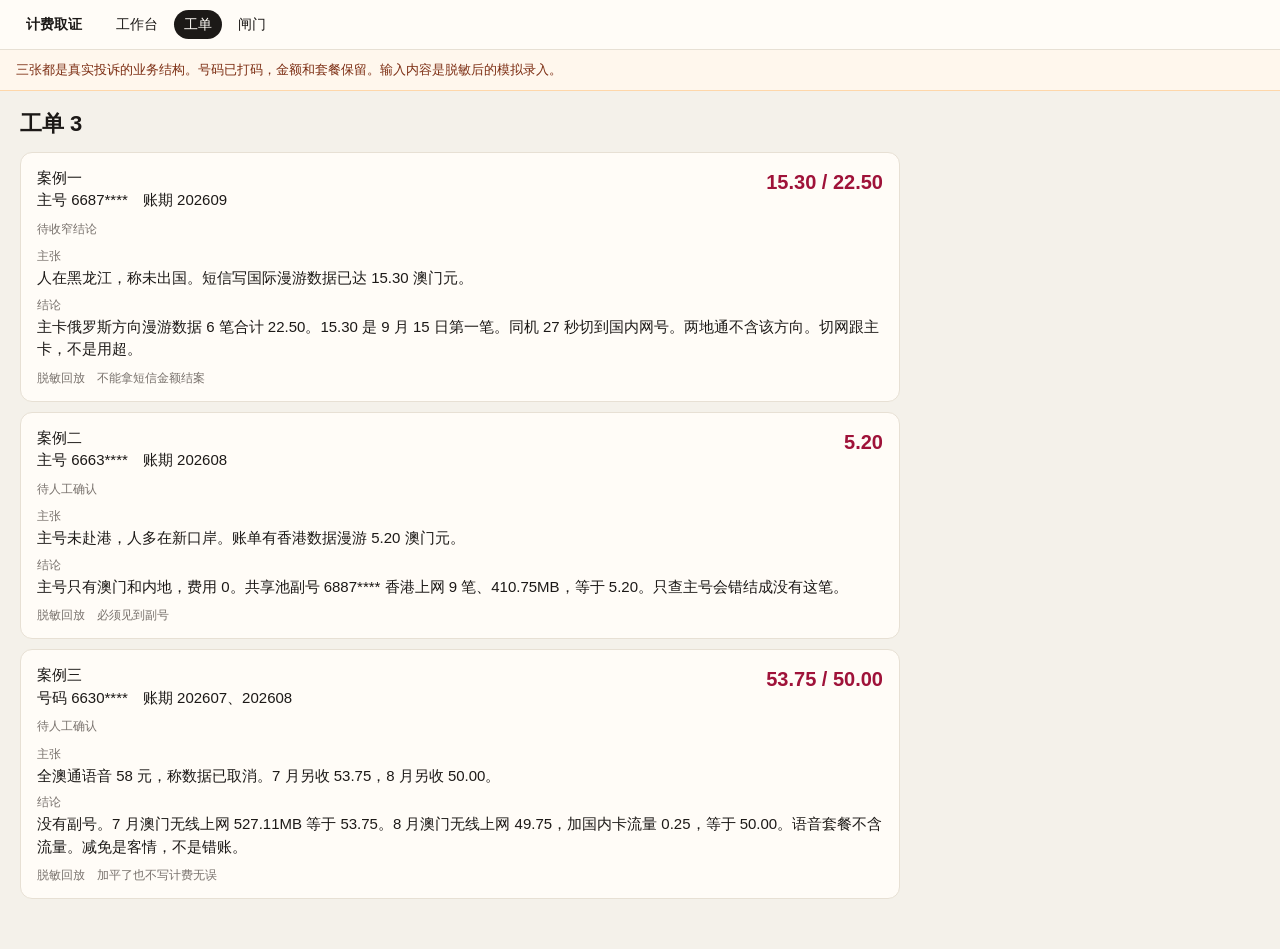
==== pages/history.html @ 9999b857 "Publish the desensitized demo and the code without the knowledge base. The tree keeps the agent and " ====
<!DOCTYPE html>
<html lang="zh-CN">
<head>
  <meta charset="utf-8"/>
  <meta name="viewport" content="width=device-width, initial-scale=1"/>
  <title>工单 · 计费取证（脱敏回放）</title>
  <link rel="stylesheet" href="styles.css"/>
  <link rel="stylesheet" href="demo.css"/>
</head>
<body>
  <div id="app" class="page">
    <nav class="topnav">
      <a class="brand" href="index.html">计费取证</a>
      <a href="index.html">工作台</a>
      <a class="on" href="history.html">工单</a>
      <a href="gates.html">闸门</a>
    </nav>
    <div class="demo-banner">
      <p>三张都是真实投诉的业务结构。号码已打码，金额和套餐保留。输入内容是脱敏后的模拟录入。</p>
    </div>
    <main class="page-body">
      <h1>工单 3</h1>
      <article class="case">
        <div class="case-top">
          <div>
            <div class="tid">案例一</div>
            <div class="meta">主号 6687****　账期 202609</div>
          </div>
          <div class="amt">15.30 / 22.50</div>
        </div>
        <span class="st">待收窄结论</span>
        <dl>
          <dt>主张</dt>
          <dd>人在黑龙江，称未出国。短信写国际漫游数据已达 15.30 澳门元。</dd>
          <dt>结论</dt>
          <dd class="finding">主卡俄罗斯方向漫游数据 6 笔合计 22.50。15.30 是 9 月 15 日第一笔。同机 27 秒切到国内网号。两地通不含该方向。切网跟主卡，不是用超。</dd>
        </dl>
        <div class="foot">脱敏回放　不能拿短信金额结案</div>
      </article>
      <article class="case">
        <div class="case-top">
          <div>
            <div class="tid">案例二</div>
            <div class="meta">主号 6663****　账期 202608</div>
          </div>
          <div class="amt">5.20</div>
        </div>
        <span class="st">待人工确认</span>
        <dl>
          <dt>主张</dt>
          <dd>主号未赴港，人多在新口岸。账单有香港数据漫游 5.20 澳门元。</dd>
          <dt>结论</dt>
          <dd class="finding">主号只有澳门和内地，费用 0。共享池副号 6887**** 香港上网 9 笔、410.75MB，等于 5.20。只查主号会错结成没有这笔。</dd>
        </dl>
        <div class="foot">脱敏回放　必须见到副号</div>
      </article>
      <article class="case">
        <div class="case-top">
          <div>
            <div class="tid">案例三</div>
            <div class="meta">号码 6630****　账期 202607、202608</div>
          </div>
          <div class="amt">53.75 / 50.00</div>
        </div>
        <span class="st">待人工确认</span>
        <dl>
          <dt>主张</dt>
          <dd>全澳通语音 58 元，称数据已取消。7 月另收 53.75，8 月另收 50.00。</dd>
          <dt>结论</dt>
          <dd class="finding">没有副号。7 月澳门无线上网 527.11MB 等于 53.75。8 月澳门无线上网 49.75，加国内卡流量 0.25，等于 50.00。语音套餐不含流量。减免是客情，不是错账。</dd>
        </dl>
        <div class="foot">脱敏回放　加平了也不写计费无误</div>
      </article>
    </main>
  </div>
</body>
</html>
---- pages/styles.css ----
:root {
  --bg: #f4f1ea;
  --paper: #fffcf7;
  --ink: #1c1917;
  --muted: #78716c;
  --line: #e7e0d4;
  --gold: #b45309;
  --amt: #9f1239;
  --chat: #efebe3;
  --run: #1c1917;
}
* { box-sizing: border-box; }
html, body { height: 100%; }
body {
  margin: 0;
  background: var(--bg);
  color: var(--ink);
  font: 15px/1.5 "Segoe UI", "PingFang SC", "Noto Sans SC", sans-serif;
}
.topnav {
  display: flex;
  align-items: center;
  gap: 6px;
  padding: 10px 16px;
  border-bottom: 1px solid var(--line);
  background: var(--paper);
}
.topnav a {
  color: var(--ink);
  text-decoration: none;
  padding: 4px 10px;
  border-radius: 999px;
  font-size: 14px;
}
.topnav a.on { background: var(--run); color: var(--paper); }
.topnav .brand { font-weight: 700; margin-right: 8px; }
#app.work {
  display: grid;
  grid-template-columns: minmax(280px, 34%) 1fr;
  grid-template-rows: auto 1fr;
  height: 100vh;
}
#app.work .topnav { grid-column: 1 / -1; }
#app.page {
  display: flex;
  flex-direction: column;
  min-height: 100vh;
}
.page-body {
  flex: 1;
  overflow: auto;
  padding: 16px 20px 40px;
  max-width: 920px;
}
.page-body h1 { margin: 0 0 12px; font-size: 22px; }
.left {
  display: flex;
  flex-direction: column;
  min-height: 0;
  border-right: 1px solid var(--line);
  background: var(--chat);
}
.left-head {
  display: flex;
  justify-content: space-between;
  align-items: flex-start;
  gap: 8px;
  padding: 14px 16px 8px;
}
.left-head h1 { margin: 0 0 4px; font-size: 18px; }
.sub { margin: 0; color: var(--muted); font-size: 12px; }
button.ghost {
  border: 1px solid var(--line);
  background: transparent;
  color: var(--ink);
  padding: 4px 10px;
  border-radius: 999px;
  cursor: pointer;
  font: 12px inherit;
}
.thread {
  flex: 1;
  min-height: 0;
  overflow: auto;
  padding: 8px 16px 12px;
}
.msg { margin: 0 0 12px; }
.who { font-size: 11px; color: var(--muted); margin-bottom: 4px; letter-spacing: .04em; }
.bubble {
  background: var(--paper);
  border: 1px solid var(--line);
  border-radius: 10px;
  padding: 8px 10px;
  white-space: pre-wrap;
  word-break: break-word;
}
.msg.agent .bubble { background: var(--run); color: #f5f5f4; border-color: var(--run); }
.msg.sys .who { color: #b45309; }
.msg.sys .bubble {
  background: #fffbeb;
  border: 1px solid #fcd34d;
  font-size: 13px;
  color: #1c1917;
}
.msg.user .bubble { background: #fff; }
.bubble.md { white-space: normal; }
.msg.agent .bubble.md h1,
.msg.agent .bubble.md h2,
.msg.agent .bubble.md h3 { margin: 0.85em 0 0.4em; line-height: 1.35; color: #fbbf24; }
.bubble.md h1, .bubble.md h2, .bubble.md h3 { margin: 0.85em 0 0.4em; line-height: 1.35; }
.msg.agent .bubble.md h2 { font-size: 16px; border-bottom: 1px solid rgba(251,191,36,.35); padding-bottom: 4px; }
.msg.agent .bubble.md h3 { font-size: 13px; color: #fdba74; margin-top: 12px; }
.bubble.md h1 { font-size: 16px; }
.bubble.md h2 { font-size: 15px; }
.bubble.md h3 { font-size: 14px; }
.msg.agent .bubble.md strong { color: #fde68a; font-weight: 700; }
.msg.agent .bubble.md blockquote { color: #ffedd5; border-left-color: #fbbf24; }
.bubble.md h1:first-child, .bubble.md h2:first-child { margin-top: 0; }
.bubble.md p { margin: 0.45em 0; }
.bubble.md ul, .bubble.md ol { margin: 0.4em 0; padding-left: 1.35em; }
.bubble.md li { margin: 0.2em 0; }
.bubble.md blockquote {
  margin: 8px 0;
  padding: 6px 10px;
  border-left: 3px solid #fdba74;
  background: rgba(255,255,255,.06);
}
.bubble.md hr { border: 0; border-top: 1px solid rgba(255,255,255,.22); margin: 12px 0; }
.bubble.md code {
  font: 12px ui-monospace, Consolas, monospace;
  background: rgba(255,255,255,.12);
  padding: 0 4px;
  border-radius: 4px;
}
.bubble.md .md-table { overflow-x: auto; margin: 8px 0; }
.bubble.md table { border-collapse: collapse; width: 100%; font-size: 12px; }
.bubble.md th, .bubble.md td {
  border: 1px solid rgba(255,255,255,.22);
  padding: 6px 8px;
  text-align: left;
  vertical-align: top;
}
.bubble.md th { background: rgba(255,255,255,.08); }
.msg.sys .bubble.md blockquote { border-left-color: var(--line); background: transparent; }
.composer {
  flex: 0 0 auto;
  padding: 10px 16px 14px;
  border-top: 1px solid var(--line);
}
.composer textarea, .ingest-box textarea, .search {
  width: 100%;
  font: inherit;
  padding: 8px 10px;
  border: 1px solid var(--line);
  border-radius: 8px;
  background: var(--paper);
  resize: none;
}
.composer-row {
  display: flex;
  align-items: center;
  gap: 8px;
  margin-top: 8px;
}
.composer-row .ghost {
  flex: 0 0 auto;
  background: transparent;
  color: var(--ink);
  border: 1px solid var(--line);
  padding: 8px 12px;
}
.hint { margin: 0; flex: 1; color: var(--muted); font-size: 13px; }
.composer button, .ingest-box button, .copy {
  padding: 8px 16px;
  border: 0;
  border-radius: 999px;
  background: var(--run);
  color: var(--paper);
  cursor: pointer;
  font: inherit;
}
.composer button:disabled, .copy:disabled { opacity: .45; cursor: default; }
.right { overflow: auto; padding: 16px 20px 40px; }
.run {
  background: var(--run);
  color: var(--paper);
  border-radius: 12px;
  padding: 16px 18px;
  margin-bottom: 16px;
}
.run.explore { box-shadow: inset 0 0 0 2px #b45309; }
.run-head { display: flex; justify-content: space-between; gap: 12px; align-items: flex-start; }
.run .tid { font-size: 18px; font-weight: 700; }
.run .meta { color: #a8a29e; font-size: 13px; margin-top: 2px; }
.copy { background: var(--paper); color: var(--run); font-weight: 650; }
.copy-wrap {
  display: flex;
  flex-direction: column;
  align-items: flex-end;
  gap: 4px;
  min-width: 11em;
}
.copy.fresh {
  background: #fbbf24;
  color: #1c1917;
  box-shadow: 0 0 0 2px rgba(251, 191, 36, .35);
}
.copy.done {
  background: #d6d3d1;
  color: #1c1917;
}
.copy-hint {
  font-size: 11px;
  color: #a8a29e;
  text-align: right;
  max-width: 16em;
  line-height: 1.35;
}
.slots {
  display: flex;
  flex-wrap: wrap;
  gap: 8px 24px;
  margin: 12px 0 0;
  align-items: flex-start;
}
.slot-short { flex: 0 0 auto; min-width: 7em; }
.slot-claim { flex: 1 1 100%; min-width: 0; }
.slots .lab { display: block; font-size: 11px; color: #a8a29e; }
.slots span { color: var(--paper); word-break: break-word; }
.remind { margin: 10px 0 0; color: #fdba74; font-size: 13px; }
pre.sql, pre.ingest {
  margin: 12px 0 0;
  padding: 12px;
  overflow: auto;
  max-height: 320px;
  background: #0c0a09;
  color: #e7e5e4;
  border-radius: 8px;
  font: 12px/1.45 ui-monospace, Consolas, monospace;
  white-space: pre;
}
pre.ingest { max-height: 180px; background: #292524; }
.ingest-box { margin: 0 0 18px; }
.ingest-box h2 { margin: 0 0 8px; font-size: 14px; color: var(--muted); }
pre.mermaid { background: #fff; color: #111; padding: 12px; border-radius: 8px; overflow: auto; }
.board-head { margin: 0 0 14px; }
.board-head h3 { margin: 0 0 4px; font-size: 16px; color: var(--ink); }
.board-sub { margin: 0; font-size: 13px; color: #57534e; line-height: 1.5; }
.path, .compare {
  background: var(--paper);
  color: var(--ink);
  border: 1px solid var(--line);
  border-radius: 12px;
  padding: 16px 18px;
  margin: 0 0 14px;
}
.path-list { margin: 0; padding: 0; list-style: none; }
.path-card {
  display: grid;
  grid-template-columns: 64px 1fr;
  gap: 12px;
  padding: 14px;
  border-radius: 12px;
  border: 1px solid var(--line);
  background: #fff;
}
.path-card.on {
  border-color: #b45309;
  box-shadow: 0 0 0 3px rgba(180, 83, 9, .16);
}
.path-card.done { border-color: #86efac; background: #f0fdf4; }
.path-card.lock { border-color: #fbbf24; background: #fffbeb; }
.path-mark { text-align: center; }
.path-n {
  display: grid;
  place-items: center;
  width: 32px;
  height: 32px;
  margin: 0 auto;
  border-radius: 999px;
  background: #1c1917;
  color: #fff;
  font-weight: 700;
  font-size: 14px;
}
.path-card.on .path-n { background: #b45309; }
.path-card.done .path-n { background: #166534; }
.path-card.lock .path-n { background: #a16207; }
.path-st { display: block; margin-top: 6px; font-size: 11px; color: #57534e; line-height: 1.3; }
.path-name { font-size: 17px; font-weight: 700; color: #1c1917; }
.path-chips { margin-top: 8px; }
.chip {
  display: inline-block;
  margin: 0 6px 6px 0;
  padding: 2px 8px;
  border-radius: 999px;
  border: 1px solid #e7e5e4;
  background: #f5f5f4;
  font-size: 12px;
  color: #292524;
}
.path-why { margin: 8px 0 0; font-size: 13px; color: #44403c; line-height: 1.5; }
.path-seen {
  margin: 10px 0 0;
  padding: 8px 10px;
  border-left: 3px solid #166534;
  background: #fff;
  font-size: 13px;
  line-height: 1.5;
  color: #1c1917;
}
.path-seen span { display: block; font-size: 11px; color: #57534e; margin-bottom: 2px; }
.path-seen.is-empty { border-left-color: #d6d3d1; color: #78716c; }
.path-bridge {
  display: grid;
  grid-template-columns: 64px 1fr;
  gap: 12px;
  align-items: start;
  margin: 2px 0 2px;
  min-height: 40px;
}
.path-arrow {
  justify-self: center;
  width: 2px;
  height: 36px;
  background: linear-gradient(#d6d3d1, #a8a29e);
  position: relative;
}
.path-arrow::after {
  content: "";
  position: absolute;
  left: 50%;
  bottom: -1px;
  width: 0;
  height: 0;
  margin-left: -5px;
  border: 5px solid transparent;
  border-top-color: #78716c;
}
.path-reason {
  margin: 6px 0 10px;
  padding: 6px 10px;
  border-radius: 8px;
  background: #f5f5f4;
  font-size: 13px;
  color: #44403c;
  line-height: 1.45;
}
.compare-table {
  width: 100%;
  border-collapse: separate;
  border-spacing: 0 8px;
}
.compare-table th {
  text-align: left;
  font-size: 12px;
  color: #57534e;
  font-weight: 650;
  padding: 0 12px;
}
.compare-table td {
  padding: 12px;
  background: #fff;
  border-top: 1px solid var(--line);
  border-bottom: 1px solid var(--line);
  vertical-align: top;
  color: #1c1917;
  font-size: 14px;
  line-height: 1.45;
}
.compare-table td:first-child {
  border-left: 1px solid var(--line);
  border-radius: 10px 0 0 10px;
  width: 42%;
}
.compare-table td:last-child {
  border-right: 1px solid var(--line);
  border-radius: 0 10px 10px 0;
  width: 42%;
}
.compare-mark {
  width: 16%;
  text-align: center;
  font-weight: 700;
  font-size: 12px;
  white-space: nowrap;
  border-left: 0;
  border-right: 0;
}
.compare-mark.yes { color: #166534; background: #f0fdf4; }
.compare-mark.no { color: #9f1239; background: #fff1f2; }
.time-block { margin-top: 16px; }
.time-block h4 { margin: 0 0 10px; font-size: 13px; color: #57534e; }
.time-rail {
  margin: 0;
  padding: 0 0 0 2px;
  list-style: none;
  border-left: 2px solid #e7e5e4;
}
.time-rail li {
  position: relative;
  padding: 0 0 14px 18px;
}
.time-rail li::before {
  content: "";
  position: absolute;
  left: -5px;
  top: 6px;
  width: 8px;
  height: 8px;
  border-radius: 50%;
  background: #b45309;
  box-shadow: 0 0 0 3px #ffedd5;
}
.time-when { font-size: 13px; font-weight: 650; color: #1c1917; }
.time-what { font-size: 13px; color: #44403c; margin-top: 2px; }
.finding.md h2, .finding.md h3 { color: var(--ink); }
.finding.md th, .finding.md td {
  border: 1px solid var(--line);
  color: var(--ink);
}
@media (max-width: 800px) {
  .path-card, .path-bridge { grid-template-columns: 48px 1fr; }
  .compare-table { display: block; overflow-x: auto; }
}
.ingest-actions { display: flex; gap: 8px; align-items: center; margin-top: 8px; }
.ingest-actions button { margin-top: 0; }
.ingest-actions .ghost { background: transparent; color: var(--ink); border: 1px solid var(--line); }
.next-box {
  margin: 0 0 14px;
  padding: 14px 16px;
  border-radius: 12px;
  background: #ffedd5;
  border: 1px solid #c2410c;
  color: #1c1917;
}
.next-box.stop {
  background: #fee2e2;
  border-color: #b91c1c;
  color: #7f1d1d;
}
.next-box.be_finish {
  background: #dcfce7;
  border-color: #166534;
  color: #14532d;
}
.next-box h2 {
  margin: 0 0 6px;
  font-size: 13px;
  color: inherit;
  opacity: .75;
}
.next-title {
  margin: 0 0 6px;
  font-weight: 700;
  font-size: 16px;
  color: inherit;
}
.next-detail {
  margin: 0;
  font-size: 14px;
  color: inherit;
  line-height: 1.55;
}
.review-box {
  margin: 0 0 14px;
  padding: 14px 16px;
  border-radius: 12px;
  background: var(--paper);
  border: 1px solid var(--line);
}
.review-box.needs_review {
  background: #fff7ed;
  border-color: #fdba74;
}
.review-head { display: flex; align-items: center; justify-content: space-between; gap: 12px; }
.review-head h2 { margin: 0; font-size: 15px; }
.review-status { font-size: 12px; font-weight: 700; color: #166534; }
.review-box.needs_review .review-status { color: #9a3412; }
.review-checks { display: grid; grid-template-columns: repeat(2, minmax(0, 1fr)); gap: 8px; margin-top: 10px; }
.review-check { display: flex; gap: 8px; padding: 8px 10px; border-radius: 8px; background: #f0fdf4; color: #14532d; }
.review-check.needs_review { background: #ffedd5; color: #9a3412; }
.review-mark { flex: 0 0 auto; width: 18px; height: 18px; border-radius: 50%; text-align: center; line-height: 18px; font-weight: 700; background: #bbf7d0; }
.review-check.needs_review .review-mark { background: #fed7aa; }
.review-check strong { font-size: 13px; }
.review-check p { margin: 2px 0 0; font-size: 12px; line-height: 1.4; }
.review-summary { margin: 10px 0 0; font-size: 13px; color: var(--muted); }
@media (max-width: 800px) { .review-checks { grid-template-columns: 1fr; } }
.tabs { display: flex; gap: 8px; margin-bottom: 12px; }
.tabs button {
  border: 1px solid var(--line);
  background: transparent;
  color: var(--ink);
  padding: 6px 12px;
  border-radius: 999px;
  cursor: pointer;
  font: inherit;
}
.tabs button.on { background: var(--run); color: var(--paper); border-color: var(--run); }
.search { margin-bottom: 16px; }
.case, .kv {
  background: var(--paper);
  border: 1px solid var(--line);
  border-radius: 12px;
  padding: 14px 16px;
  margin-bottom: 10px;
}
.case-top { display: flex; justify-content: space-between; gap: 12px; }
.amt { font-size: 20px; font-weight: 700; color: var(--amt); }
.gold, .st { display: inline-block; margin-top: 8px; font-size: 12px; margin-right: 8px; }
.gold { color: var(--gold); }
.st { color: var(--muted); }
.case dl { margin: 8px 0 0; }
.case dt { font-size: 12px; color: var(--muted); margin-top: 6px; }
.case dd { margin: 2px 0 0; }
.foot { margin-top: 8px; font-size: 12px; color: var(--muted); }
.k { font-weight: 650; margin-bottom: 4px; }
.kind { font-size: 11px; color: var(--muted); font-weight: 500; margin-right: 6px; }
.v { color: #44403c; font-size: 14px; }
.muted { color: var(--muted); }
.empty { color: var(--muted); padding: 16px 0; }
@media (max-width: 800px) {
  #app.work { grid-template-columns: 1fr; grid-template-rows: auto 45vh 1fr; }
  .left { border-right: 0; border-bottom: 1px solid var(--line); }
}
---- pages/demo.css ----
.demo-banner {
  grid-column: 1 / -1;
  display: flex;
  flex-wrap: wrap;
  align-items: center;
  gap: 10px 16px;
  padding: 10px 16px;
  background: #fff7ed;
  border-bottom: 1px solid #fed7aa;
  color: #7c2d12;
  font-size: 13px;
}
.demo-banner p { margin: 0; flex: 1 1 280px; }
.scene-switch { display: flex; flex-wrap: wrap; gap: 8px; }
.scene-switch button {
  border: 1px solid #fdba74;
  background: #fff;
  color: #7c2d12;
  border-radius: 999px;
  padding: 4px 12px;
  font: 13px inherit;
  cursor: pointer;
}
.scene-switch button.on { background: #9a3412; color: #fff; border-color: #9a3412; }
.sim-label {
  display: inline-block;
  margin: 0 16px 6px;
  padding: 2px 8px;
  border-radius: 999px;
  background: #9a3412;
  color: #fff;
  font-size: 12px;
  font-weight: 700;
}
#sim-input {
  background: #fff7ed;
  color: #7c2d12;
  border: 1px solid #fdba74;
}
.page .demo-banner { border-bottom: 1px solid #fed7aa; }
.note-list { margin: 8px 0 0; padding-left: 18px; }
.note-list li { margin: 6px 0; }
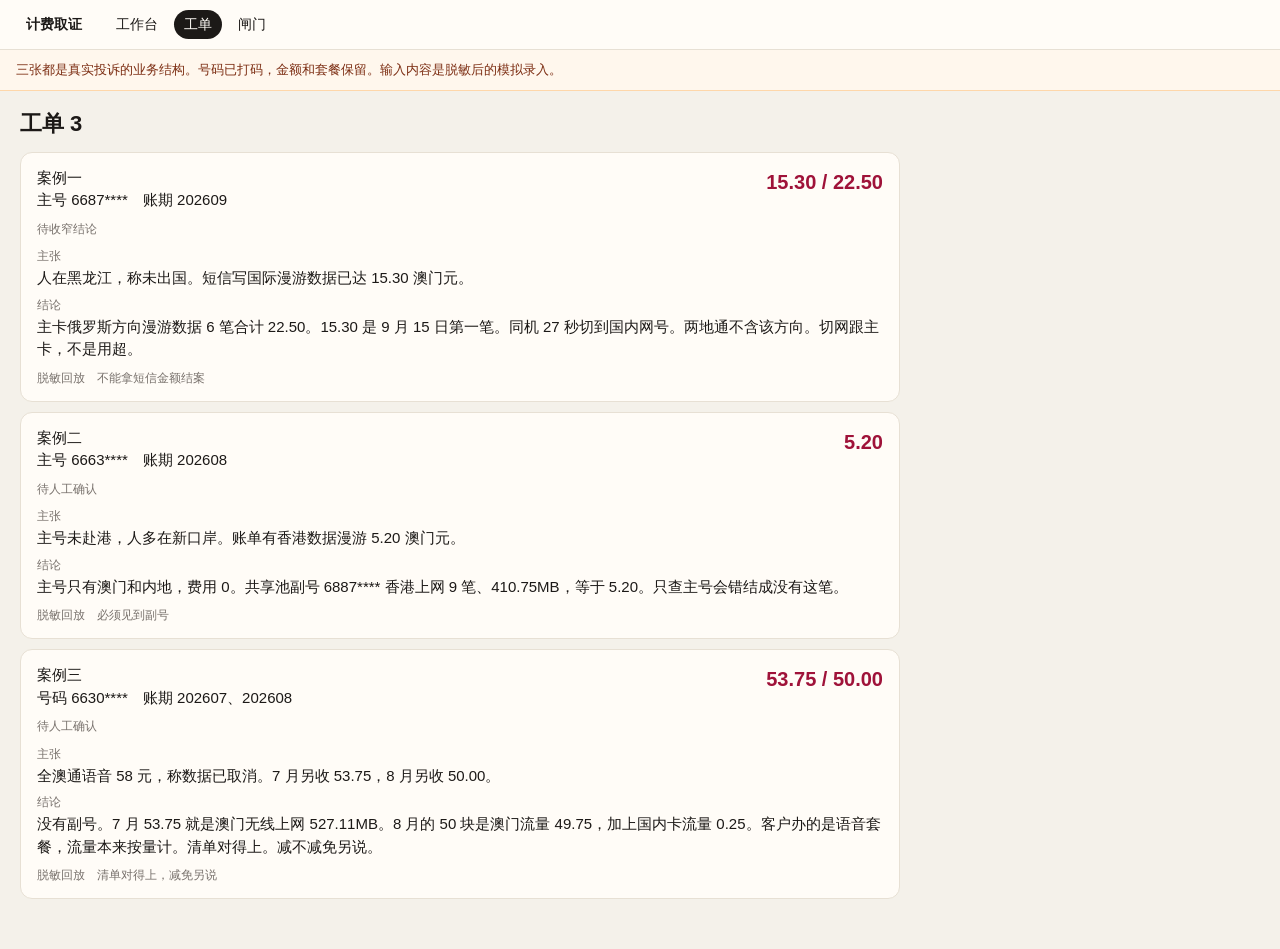
==== commit 2c548bf0: "Say the third case the way a colleague would. The bill lines add up. Whether to waive the charge is " ====
--- a/pages/history.html
+++ b/pages/history.html
@@ -67,9 +67,9 @@
           <dt>主张</dt>
           <dd>全澳通语音 58 元，称数据已取消。7 月另收 53.75，8 月另收 50.00。</dd>
           <dt>结论</dt>
-          <dd class="finding">没有副号。7 月澳门无线上网 527.11MB 等于 53.75。8 月澳门无线上网 49.75，加国内卡流量 0.25，等于 50.00。语音套餐不含流量。减免是客情，不是错账。</dd>
+          <dd class="finding">没有副号。7 月 53.75 就是澳门无线上网 527.11MB。8 月的 50 块是澳门流量 49.75，加上国内卡流量 0.25。客户办的是语音套餐，流量本来按量计。清单对得上。减不减免另说。</dd>
         </dl>
-        <div class="foot">脱敏回放　加平了也不写计费无误</div>
+        <div class="foot">脱敏回放　清单对得上，减免另说</div>
       </article>
     </main>
   </div>
